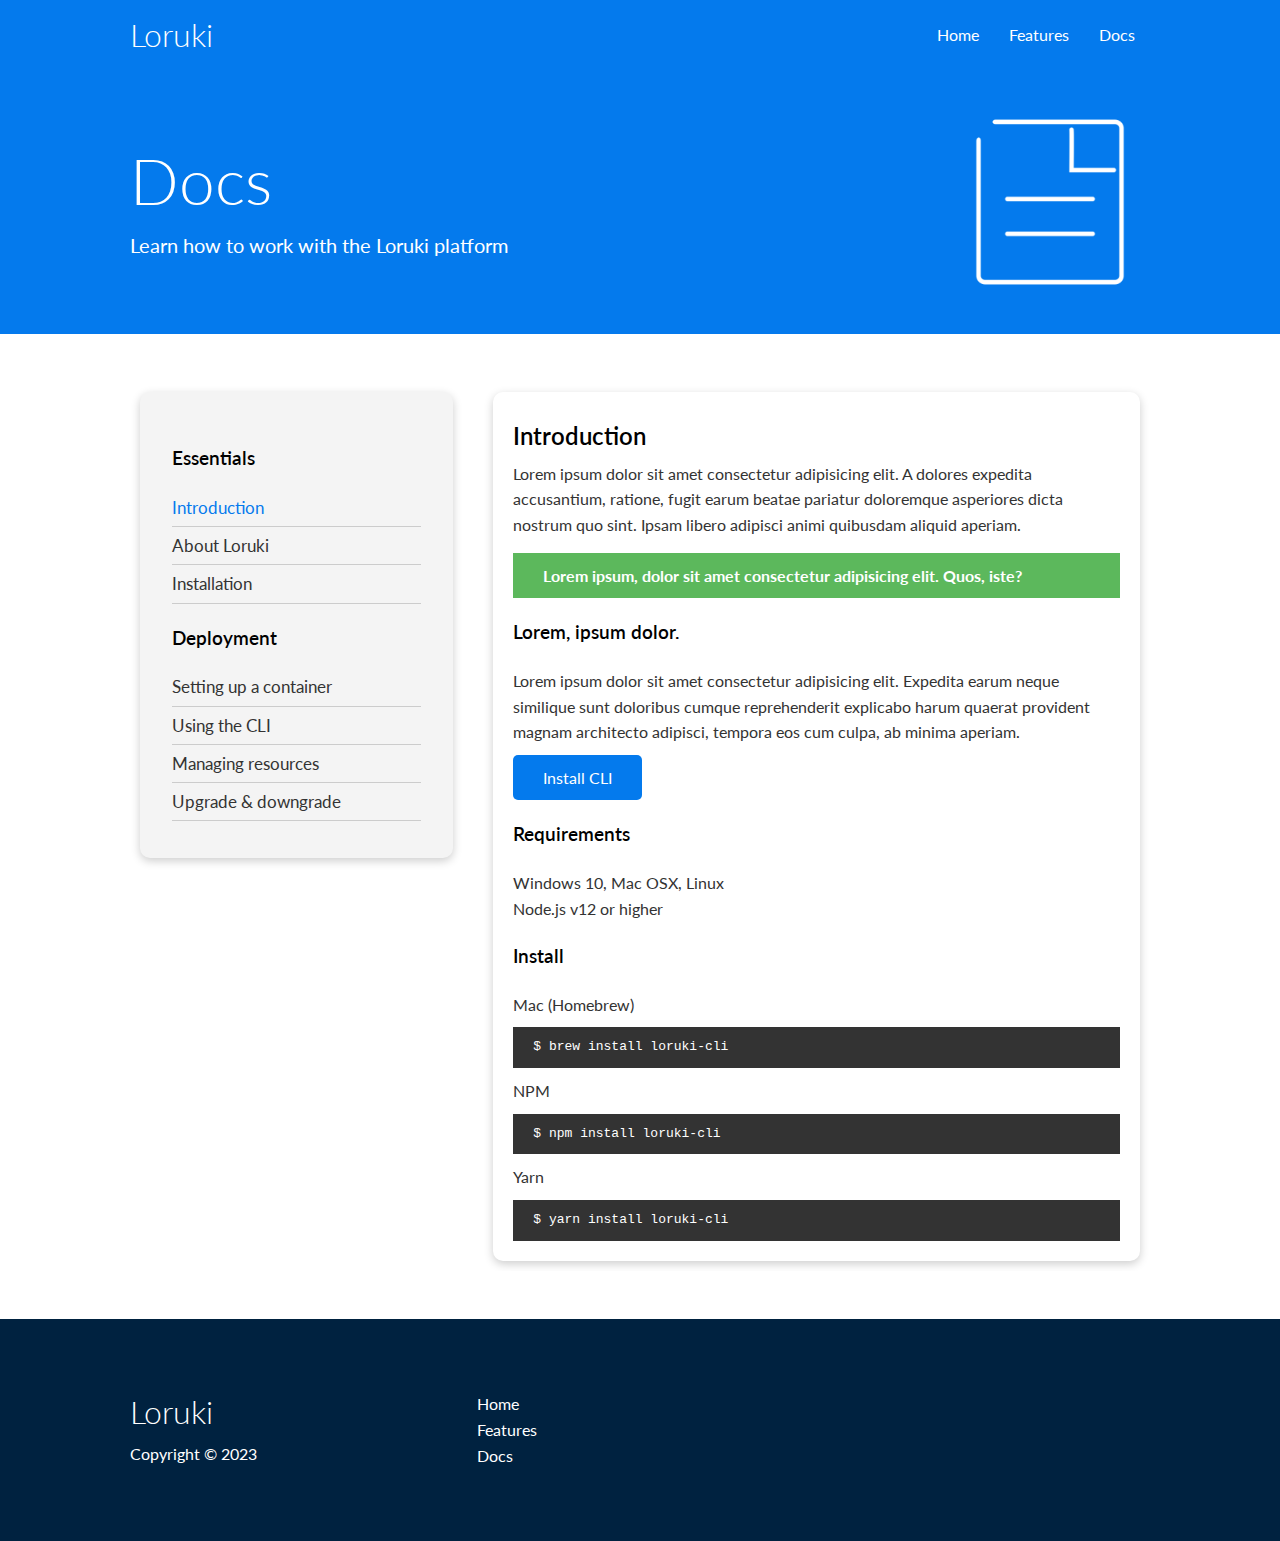
==== docs.html @ 67152cfc "First Commit" ====
<!DOCTYPE html>
<html lang="en">
<head>
    <meta charset="UTF-8">
    <meta http-equiv="X-UA-Compatible" content="IE=edge">
    <meta name="viewport" content="width=device-width, initial-scale=1.0">
    <link rel="stylesheet" href="https://cdnjs.cloudflare.com/ajax/libs/font-awesome/6.4.0/css/all.min.css" integrity="sha512-iecdLmaskl7CVkqkXNQ/ZH/XLlvWZOJyj7Yy7tcenmpD1ypASozpmT/E0iPtmFIB46ZmdtAc9eNBvH0H/ZpiBw==" crossorigin="anonymous" referrerpolicy="no-referrer" />
    <link rel="stylesheet" href="css/utilities.css">
    <link rel="stylesheet" href="css/styles.css">
    <title>Loruki | Cloud Hosting for Everyone</title>
</head>
<body>

    <!-- Navigation bar -->
    <div class="navBar">
        <div class="container flex">
            <h1 class="logo">Loruki</h1>
            <nav>
                <ul>
                    <li><a href="index.html">Home</a></li>
                    <li><a href="features.html">Features</a></li>
                    <li><a href="docs.html">Docs</a></li>
                </ul>
            </nav>
        </div>
    </div>

    <!-- Head -->
    <section class="docs-head bg-primary py-3">
        <div class="container grid">
            <div>
                <h1 class="xl">Docs</h1>
                <p class="lead">
                    Learn how to work with the Loruki platform
                </p>
            </div>
            <img src="images/docs.png" alt="">
        </div>
    </section>

    <!-- Docs main -->
    <section class="docs-main my-4">
        <div class="container grid">
            <div class="card bg-light p-3">
                <h3 class="my-2">Essentials</h3>
                <nav>
                    <ul>
                        <li><a class="text-primary" href="#">Introduction</a></li>
                        <li><a href="#">About Loruki</a></li>
                        <li><a href="#">Installation</a></li>
                    </ul>
                </nav>
                <h3 class="my-2">Deployment</h3>
                <nav>
                    <ul>
                        <li><a href="#">Setting up a container</a></li>
                        <li><a href="#">Using the CLI</a></li>
                        <li><a href="#">Managing resources</a></li>
                        <li><a href="#">Upgrade & downgrade</a></li>
                    </ul>
                </nav>
            </div>
            <div class="card">
                <h2>Introduction</h2>
                <p>
                    Lorem ipsum dolor sit amet consectetur adipisicing elit. A dolores expedita accusantium, ratione, fugit earum beatae pariatur doloremque asperiores dicta nostrum quo sint. Ipsam libero adipisci animi quibusdam aliquid aperiam.
                </p>

                <div class="alert alert-success">
                    <i class="fas fa-info"></i>
                    Lorem ipsum, dolor sit amet consectetur adipisicing elit. Quos, iste?
                </div>

                <h3>Lorem, ipsum dolor.</h3>
                <p>
                    Lorem ipsum dolor sit amet consectetur adipisicing elit. Expedita earum neque similique sunt doloribus cumque reprehenderit explicabo harum quaerat provident magnam architecto adipisci, tempora eos cum culpa, ab minima aperiam.
                </p>
                <a href="#" class="btn btn-primary">Install CLI</a>

                <h3>Requirements</h3>
                <ul>
                    <li>Windows 10, Mac OSX, Linux</li>
                    <li>Node.js v12 or higher</li>
                </ul>

                <h3>Install</h3>
                <p>Mac (Homebrew)</p>
                <pre><code>$ brew install loruki-cli</code></pre>
                <p>NPM</p>
                <pre><code>$ npm install loruki-cli</code></pre>
                <p>Yarn</p>
                <pre><code>$ yarn install loruki-cli</code></pre>

            </div>
        </div>
    </section>

    <!--footer -->
    <footer class="footer bg-dark py-5">
        <div class="container grid grid-3">
            <div>
                <h1>
                    Loruki
                </h1>
                <p>
                    Copyright &copy; 2023
                </p>
            </div>
            <nav>
               <ul>
                <li><a href="index.html">Home</a></li>
                <li><a href="features.html">Features</a></li>
                <li><a href="docs.html">Docs</a></li>
               </ul> 
            </nav>
            <div class="social">
                <a href="#"><i class="fab fa-github fa-2x"></i></a>
                <a href="#"><i class="fab fa-facebook fa-2x"></i></a>
                <a href="#"><i class="fab fa-instagram fa-2x"></i></a>
                <a href="#"><i class="fab fa-twitter fa-2x"></i></a>
            </div>
        </div>
    </footer>
</body>
</html>
---- css/utilities.css ----
/* Utilities */

.container {
    max-width: 1100px;
    margin: 0 auto;
    overflow: auto;
    padding: 0 40px;
}

.card {
    background-color: white;
    color: #333;
    border-radius: 10px;
    box-shadow: 0 3px 10px rgba(0, 0, 0, 0.2);
    padding: 20px;
    margin: 10px;
}

.btn {
    display: inline-block;
    padding: 10px 30px;
    cursor: pointer;
    background-color: var(--primary-color);
    color: #fff;
    border: none;
    border-radius: 5px;
}

.btn-outline {
    background-color: transparent;
    border: 1px white solid;
}

.btn:hover {
    transform: scale(0.98);
}

/* Backgrounds & colored buttons */

.bg-primary, .btn-primary {
    background-color: var(--primary-color);
    color: #fff;
}

.bg-secondary, .btn-secondary {
    background-color: var(--secondary-color);
    color: #fff;
}

.bg-dark, .btn-dark {
    background-color: var(--dark-color);
    color: #fff;
}

.bg-light, .btn-light {
    background-color: var(--light-color);
    color: #333;
}

.bg-primary a, .btn-primary a, .bg-secondary a, .btn-secondarya , .bg-dark a, .btn-dark a {
    color: white;
}

/* Text colors */
.text-primary {
    color: var(--primary-color);
}

.text-secondary {
    color: var(--secondary-color);
}

.text-dark {
    color: var(--dark-color);
}

.text-light {
    color: var(--light-color);
}

/* Text sizes */

.lead {
    font-size: 20px;
}

.sm {
    font-size: 1rem;
}

.md {
    font-size: 2rem;
}

.lg {
    font-size: 3rem;
}

.xl {
    font-size: 4rem;
}

.text-center {
    text-align: center;
}

/* Alert */
.alert {
    background-color: var(--light-color);
    padding: 10px 20px;
    font-weight: bold;
    margin: 15px 0;
}

.alert i {
    margin-right: 10px;
}

.alert-success {
    background-color: var(--success-color);
    color: #fff;
}

.alert-error {
    background-color: var(--error-color);
    color: #fff;
}

.flex {
    display: flex;
    justify-content: center;
    align-items: center;
    height: 100%;
}

.grid {
    display: grid;
    grid-template-columns: repeat(2, 1fr);
    gap: 20px;
    justify-content: center;
    align-items: center;
    height: 100%;
}

.grid-3 {
    grid-template-columns: repeat(3, 1fr);
}

/* Margin */
.my-1 {
    margin: 1rem 0;
}

.my-2 {
    margin: 1.5rem 0;
}

.my-3 {
    margin: 2rem 0;
}

.my-4 {
    margin: 3rem 0;
}

.my-5 {
    margin: 4rem 0;
}

.m-1 {
    margin: 1rem;
}

.m-2 {
    margin: 1.5rem;
}

.m-3 {
    margin: 2rem;
}

.m-4 {
    margin: 3rem;
}

.m-5 {
    margin: 4rem;
}

/* Padding */

.py-1 {
    padding: 1rem 0;
}

.py-2 {
    padding: 1.5rem 0;
}

.py-3 {
    padding: 2rem 0;
}

.py-4 {
    padding: 3rem 0;
}

.py-5 {
    padding: 4rem 0;
}

.p-1 {
    padding: 1rem;
}

.p-2 {
    padding: 1.5rem;
}

.p-3 {
    padding: 2rem;
}

.p-4 {
    padding: 3rem;
}

.p-5 {
    padding: 4rem;
}
---- css/styles.css ----
@import url('https://fonts.googleapis.com/css2?family=Lato:wght@300&display=swap');

:root {
    --primary-color: #047aed;
    --secondary-color: #1c3fa8;
    --dark-color: #002240;
    --light-color: #f4f4f4;
    --success-color: #5cb85c;
    --error-color: #d9534f;
}

* {
    box-sizing: border-box;
    padding: 0;
    margin: 0;
}

body {
    font-family: 'Lato', sans-serif;
    color: #333;
    line-height: 1.6;
}

ul {
    list-style-type: none;
}

a {
    text-decoration: none;
    color: #333;
}

h1, h2 {
    font-weight: 300;
    line-height: 1.2;
    margin: 10px 0;
}

p {
    margin: 10px 0;
}

img {
    width: 100%;
}

code, pre {
    background: #333;
    color: #fff;
    padding: 10px;
}

.hidden {
    visibility: hidden;
    height: 0;
}

/* Navigation bar styling */

.navBar {
    background-color: var(--primary-color);
    color: #fff;
    height: 70px;
}

.navBar ul{
    display: flex;
}

.navBar a {
    color: white;
    padding: 10px;
    margin: 0 5px;
}

.navBar a:hover {
    border-bottom: 2px #fff solid;
}

.navBar .flex {
    justify-content: space-between;
}

/* Showcase */

.showcase {
    height: 400px;
    background-color: var(--primary-color);
    color: #fff;
    position: relative;
}

.showcase h1 {
    font-size: 40px;
}

.showcase p {
    margin: 20px 0;
}

.showcase .grid {
    overflow: visible;
    grid-template-columns: 55% 45%;
    gap: 30px;
}

.showcase-text {
    animation: slideInFromLeft 1s ease-in;
}

.showcase-form {
    position: relative;
    top: 60px;
    height: 350px;
    width: 400px;
    padding: 40px;
    z-index: 100;
    justify-self: flex-end;
    animation: slideInFromRight 1s ease-in;
}

.showcase-form .form-control {
    margin: 30px 0;
}

.showcase-form input[type='text'],
.showcase-form input[type='email'] {
    border: 0;
    border-bottom: 1px solid #b4becb;
    width: 100%;
    padding: 3px;
    font-size: 16px;
}

.showcase-form input:focus {
    outline: none;
}

.showcase::before, .showcase::after {
    content: '';
    position: absolute;
    height: 100px;
    bottom: -70px;
    right: 0;
    left: 0;
    background: white;
    transform: skewY(-3deg);
    -webkit-transform: skewY(-3deg);
    -moz-transform: skewY(-3deg);
    -ms-transform: skewY(-3deg);
}

/* Stats */

.stats {
    padding-top: 100px;
    animation: slideInFromBottom 1s ease-in
}

.stats-heading {
    margin: auto;
    max-width: 500px;
}

.stats .grid h3 {
    font-size: 35px;
}

.stats .grid p {
    font-size: 20px;
    font-weight: bold;
}

/* CLI */

.cli .grid {
    grid-template-columns: repeat(3, 1fr);
    grid-template-rows: repeat(2, 1fr);
}

.cli .grid > *:first-child { 
    grid-column: 1 / span 2; /* grid-column -> 1 column, 2 spaces */
    grid-row: 1 / span 2; /* grid-row -> 1 row, 2 spaces */
} /* So, it takes 2 times 2 spaces (2 x 2) */

/* Cloud */

.cloud .grid {
    grid-template-columns: 4fr 3fr;
}

/* Languages */
.languages .flex {
    flex-wrap: wrap;
}

.languages .card {
    text-align: center;
    margin: 18px 10px 40px;
    transition: transform 0.2s ease-in;
}

.languages .card h4 {
    font-size: 20px;
    margin-bottom: 10px;
}

.languages .card:hover {
    transform: translateY(-15px);
}

/* Features */
.features-head img, .docs-head img {
    width: 200px;
    justify-self: flex-end;
}

.features-sub-head img {
    width: 300px;
    justify-self: flex-end;
}

.features-main .card > i {
    margin-right: 20px;
}

.features-main .grid {
    padding: 30px;
}

.features-main .grid > *:first-child { /* Applies the class for the first child element */
    grid-column: 1 / span 3;
}

.features-main .grid > *:nth-child(2) { /* Applies the class for the second child element */
    grid-column: 1 / span 2;
}

/* Docs */
.docs-main h3 {
    color: black;
    font-weight: 600;
    margin: 20px 0;
}

.docs-main h2 {
    color: black;
    font-weight: 600;
}

.docs-main .grid {
    grid-template-columns: 1fr 2fr;
    align-items: flex-start;
}

.docs-main nav li {
    font-size: 17px;
    padding-bottom: 5px;
    margin-bottom: 5px;
    border-bottom: 1px #ccc solid;
}

.docs-main a:hover { /* When the pointer is above the links, it will be bolder */
    font-weight: bold;
}

/* Footer */
.footer .social a {
    margin: 0 10px;
}

/* Animations -> Creating some animations for our elements */ 
@keyframes slideInFromLeft {
    0% {
        transform: translateX(-100%);
    }
    100% {
        transform: translateX(0);
    }
}

@keyframes slideInFromRight {
    0% {
        transform: translateX(100%);
    }
    100% {
        transform: translateX(0);
    }
}

@keyframes slideInFromTop {
    0% {
        transform: translateY(-100%);
    }
    100% {
        transform: translateX(0);
    }
}

@keyframes slideInFromBottom {
    0% {
        transform: translateY(100%);
    }
    100% {
        transform: translateX(0);
    }
}

/* Tablets and under */
@media(max-width: 768px) {
    .grid,
    .showcase .grid,
    .stats .grid,
    .cli .grid,
    .cloud .grid,
    .features-main .grid,
    .docs-main .grid {
        grid-template-columns: 1fr;
        grid-template-rows: 1fr;
    }
    .showcase {
        height: auto;
    }
    .showcase-text {
        text-align: center;
        margin-top: 40px;
        animation: slideInFromTop 1s ease-in;
    }
    .showcase-form {
        justify-self: center;
        margin: auto;
        animation: slideInFromBottom 1s ease-in;
    }
    .cli .grid > *:first-child {
        grid-column: 1;
        grid-row: 1;
    }

    .features-head,
    .features-sub-head,
    .docs-head {
        text-align: center;

    }

    .features-head img,
    .features-sub-head img,
    .docs-head img {
        justify-self: center;
    }

    .features-main .grid > *:first-child.card,
    .features-main .grid > *:nth-child(2) {
        grid-column: 1;
    }
}

/* Mobile */
@media(max-width: 500px) {
    .navBar {
        height: 110px;
    }

    .navBar .flex {
        flex-direction: column;
    }

    .navBar ul {
        padding: 10px;
        background-color: rgba(0, 0, 0, 0.1);
    }
}
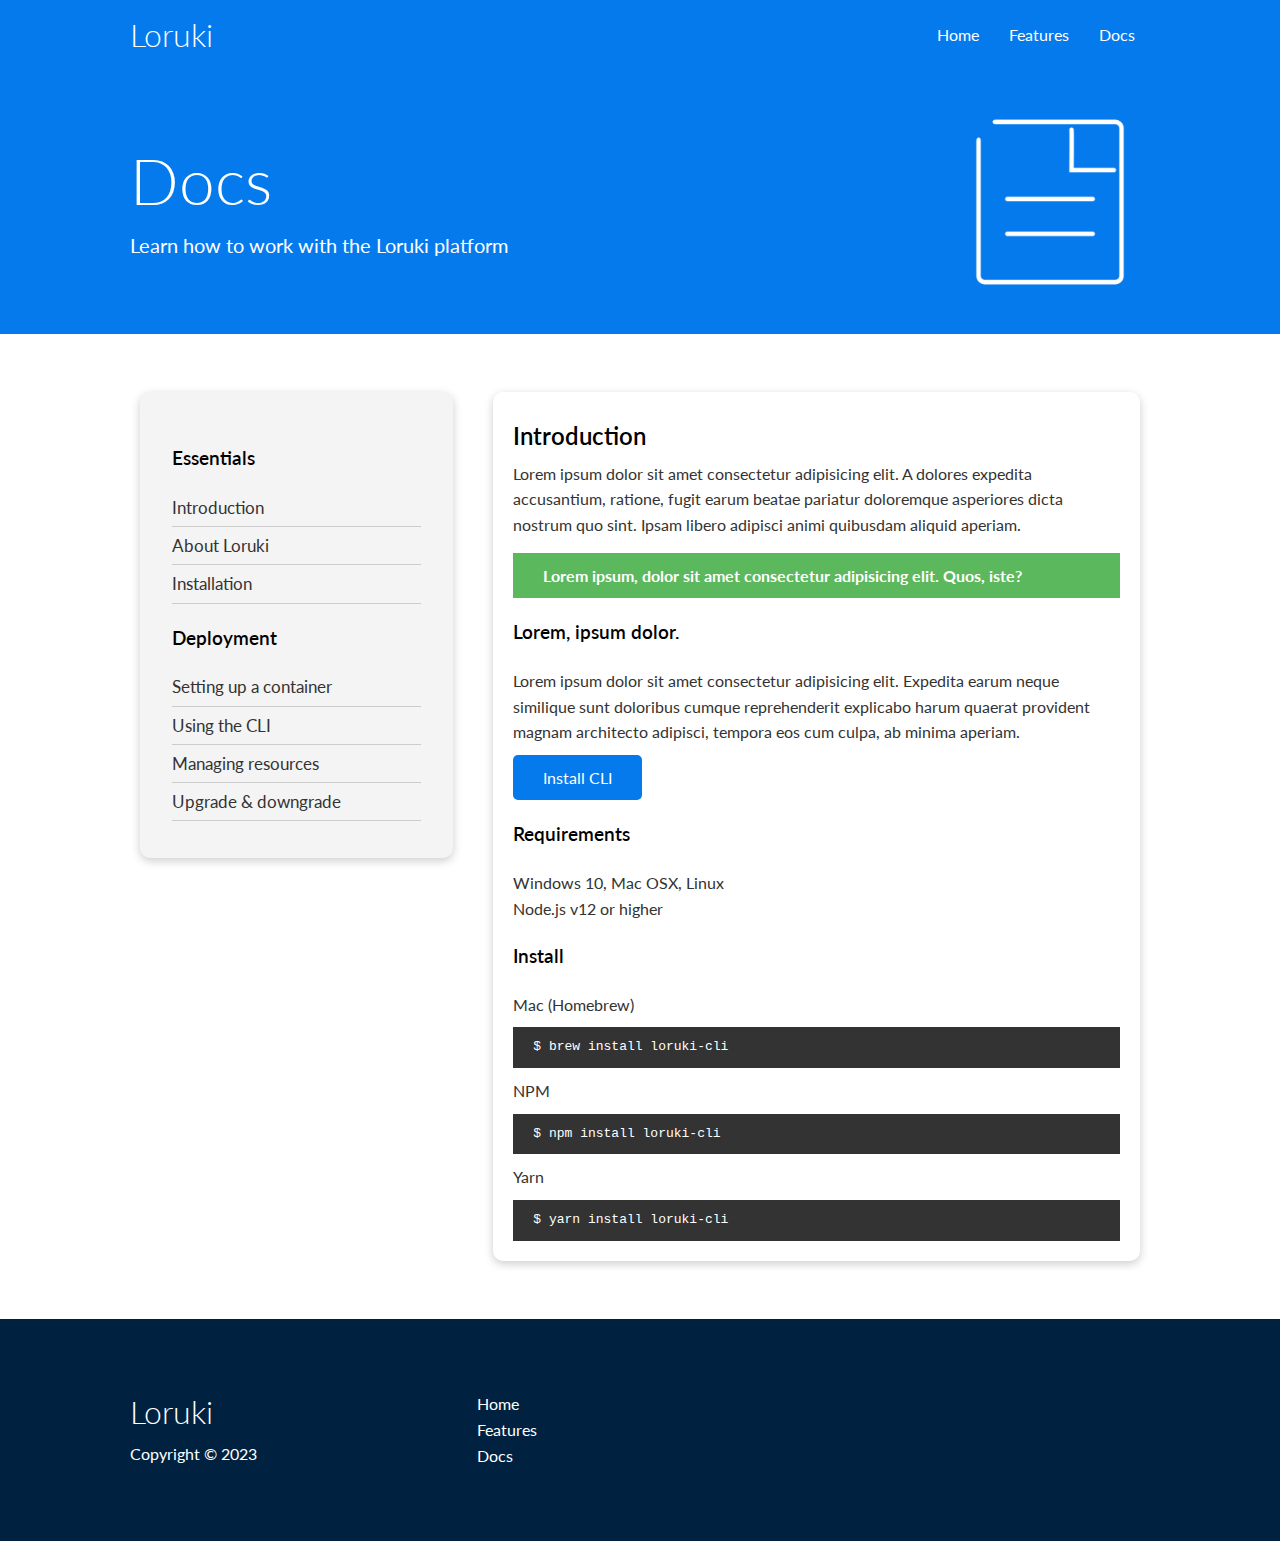
==== commit efd6588e: "Loruki-rev1.01" ====
--- a/docs.html
+++ b/docs.html
@@ -45,7 +45,7 @@
                 <h3 class="my-2">Essentials</h3>
                 <nav>
                     <ul>
-                        <li><a class="text-primary" href="#">Introduction</a></li>
+                        <li><a href="#">Introduction</a></li>
                         <li><a href="#">About Loruki</a></li>
                         <li><a href="#">Installation</a></li>
                     </ul>
@@ -61,7 +61,7 @@
                 </nav>
             </div>
             <div class="card">
-                <h2>Introduction</h2>
+                <h2 class="text-primary">Introduction</h2>
                 <p>
                     Lorem ipsum dolor sit amet consectetur adipisicing elit. A dolores expedita accusantium, ratione, fugit earum beatae pariatur doloremque asperiores dicta nostrum quo sint. Ipsam libero adipisci animi quibusdam aliquid aperiam.
                 </p>
--- a/css/styles.css
+++ b/css/styles.css
@@ -369,4 +369,11 @@
         padding: 10px;
         background-color: rgba(0, 0, 0, 0.1);
     }
+
+    .showcase-form {
+        width: 300px;
+        justify-self: center;
+        margin: auto;
+        animation: slideInFromBottom 1s ease-in;
+    }
 }